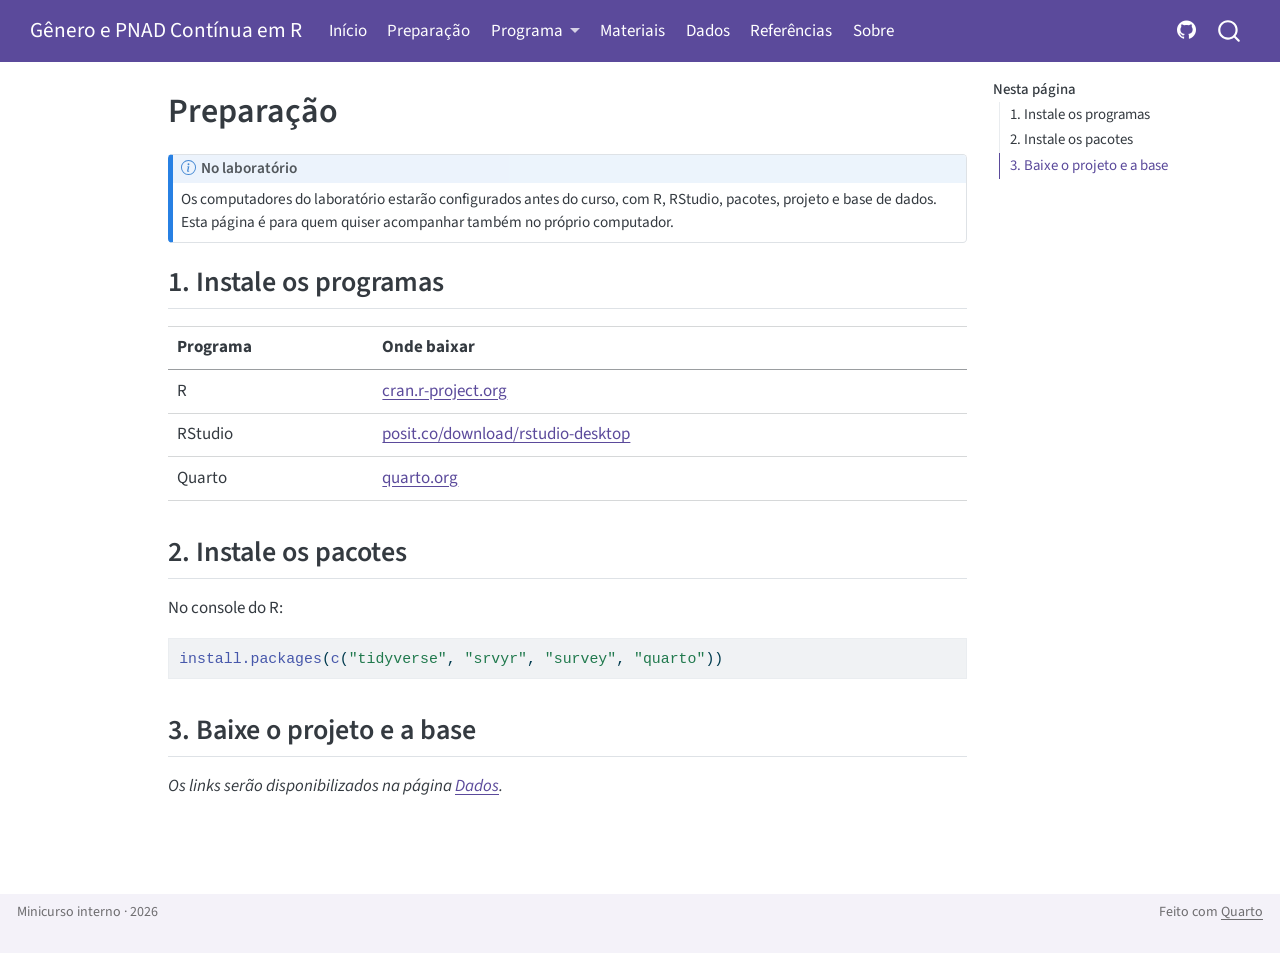
==== preparacao.html @ da79ea9b "Built site for gh-pages" ====
<!DOCTYPE html>
<html xmlns="http://www.w3.org/1999/xhtml" lang="pt" xml:lang="pt"><head>

<meta charset="utf-8">
<meta name="generator" content="quarto-1.10.18">

<meta name="viewport" content="width=device-width, initial-scale=1.0, user-scalable=yes">


<title>Preparação – Gênero e PNAD Contínua em R</title>
<style>
/* Default styles provided by pandoc.
** See https://pandoc.org/MANUAL.html#variables-for-html for config info.
*/
span.smallcaps{font-variant: small-caps;}
div.columns{display: flex; gap: 1.5em;}
div.column{flex: auto;}
@media screen {
div.columns{gap: min(4vw, 1.5em);}
div.column{overflow-x: auto;}
}
div.hanging-indent{margin-left: 1.5em; text-indent: -1.5em;}
ul.task-list{list-style: none;}
ul.task-list li input[type="checkbox"] {
  width: 0.8em;
  margin: 0 0.8em 0.2em -1em; /* quarto-specific, see https://github.com/quarto-dev/quarto-cli/issues/4556 */ 
  vertical-align: middle;
}
/* CSS for syntax highlighting */
html { -webkit-text-size-adjust: 100%; }
pre > code.sourceCode { white-space: pre; position: relative; }
pre > code.sourceCode > span { display: inline-block; line-height: 1.25; }
pre > code.sourceCode > span:empty { height: 1.2em; }
.sourceCode { overflow: visible; }
code.sourceCode > span { color: inherit; text-decoration: inherit; }
div.sourceCode { margin: 1em 0; }
pre.sourceCode { margin: 0; }
@media screen {
div.sourceCode { overflow: auto; }
}
@media print {
pre > code.sourceCode { white-space: pre-wrap; }
pre > code.sourceCode > span { text-indent: -5em; padding-left: 5em; }
}
pre.numberSource code
  { counter-reset: source-line 0; }
pre.numberSource code > span
  { position: relative; left: -4em; counter-increment: source-line; }
pre.numberSource code > span > a:first-child::before
  { content: counter(source-line);
    position: relative; left: -1em; text-align: right; vertical-align: baseline;
    border: none; display: inline-block;
    -webkit-touch-callout: none; -webkit-user-select: none;
    -khtml-user-select: none; -moz-user-select: none;
    -ms-user-select: none; user-select: none;
    padding: 0 4px; width: 4em;
  }
pre.numberSource { margin-left: 3em;  padding-left: 4px; }
div.sourceCode
  {   }
@media screen {
pre > code.sourceCode > span > a:first-child::before { text-decoration: underline; }
}
</style>


<script src="site_libs/quarto-nav/quarto-nav.js"></script>
<script src="site_libs/quarto-nav/headroom.min.js"></script>
<script src="site_libs/clipboard/clipboard.min.js"></script>
<script src="site_libs/quarto-search/autocomplete.umd.js"></script>
<script src="site_libs/quarto-search/fuse.min.js"></script>
<script src="site_libs/quarto-search/quarto-search.js"></script>
<meta name="quarto:offset" content="./">
<script src="site_libs/quarto-html/quarto.js" type="module"></script>
<script src="site_libs/quarto-html/tabsets/tabsets.js" type="module"></script>
<script src="site_libs/quarto-html/popper.min.js"></script>
<script src="site_libs/quarto-html/tippy.umd.min.js"></script>
<script src="site_libs/quarto-html/anchor.min.js"></script>
<link href="site_libs/quarto-html/tippy.css" rel="stylesheet">
<link href="site_libs/quarto-html/quarto-syntax-highlighting-64a204ab8560d761af7679ceaba22944.css" rel="stylesheet" id="quarto-text-highlighting-styles">
<script src="site_libs/bootstrap/bootstrap.min.js"></script>
<link href="site_libs/bootstrap/bootstrap-icons.css" rel="stylesheet">
<link href="site_libs/bootstrap/bootstrap-3ebdaf4cea9aa4f282991ccc1f4b893b.min.css" rel="stylesheet" append-hash="true" id="quarto-bootstrap" data-mode="light">
<script id="quarto-search-options" type="application/json">{
  "location": "navbar",
  "copy-button": false,
  "collapse-after": 3,
  "panel-placement": "end",
  "type": "overlay",
  "limit": 50,
  "keyboard-shortcut": [
    "f",
    "/",
    "s"
  ],
  "show-item-context": false,
  "language": {
    "search-no-results-text": "Nenhum resultado",
    "search-matching-documents-text": "documentos correspondentes",
    "search-copy-link-title": "Copiar link para a busca",
    "search-hide-matches-text": "Esconder correspondências adicionais",
    "search-more-match-text": "mais correspondência neste documento",
    "search-more-matches-text": "mais correspondências neste documento",
    "search-clear-button-title": "Limpar",
    "search-text-placeholder": "",
    "search-detached-cancel-button-title": "Cancelar",
    "search-submit-button-title": "Enviar",
    "search-label": "Procurar"
  }
}</script>
<meta name="robots" content="noindex, nofollow">


<link rel="stylesheet" href="styles.css">
</head>

<body class="nav-fixed quarto-light">

<div id="quarto-search-results"></div>
  <header id="quarto-header" class="headroom fixed-top">
    <nav class="navbar navbar-expand-lg " data-bs-theme="dark">
      <div class="navbar-container container-fluid">
      <div class="navbar-brand-container mx-auto">
    <a class="navbar-brand" href="./index.html">
    <span class="navbar-title">Gênero e PNAD Contínua em R</span>
    </a>
  </div>
            <div id="quarto-search" class="" title="Procurar"></div>
          <button class="navbar-toggler" type="button" data-bs-toggle="collapse" data-bs-target="#navbarCollapse" aria-controls="navbarCollapse" role="menu" aria-expanded="false" aria-label="Alternar de navegação" onclick="if (window.quartoToggleHeadroom) { window.quartoToggleHeadroom(); }">
  <span class="navbar-toggler-icon"></span>
</button>
          <div class="collapse navbar-collapse" id="navbarCollapse">
            <ul class="navbar-nav navbar-nav-scroll me-auto">
  <li class="nav-item">
    <a class="nav-link" href="./index.html"> 
<span class="menu-text">Início</span></a>
  </li>  
  <li class="nav-item">
    <a class="nav-link active" href="./preparacao.html" aria-current="page"> 
<span class="menu-text">Preparação</span></a>
  </li>  
  <li class="nav-item dropdown ">
    <a class="nav-link dropdown-toggle" href="#" id="nav-menu-programa" role="link" data-bs-toggle="dropdown" aria-expanded="false">
 <span class="menu-text">Programa</span>
    </a>
    <ul class="dropdown-menu" aria-labelledby="nav-menu-programa">    
        <li>
    <a class="dropdown-item" href="./dia1.html">
 <span class="dropdown-text">Dia 1: da pergunta aos dados</span></a>
  </li>  
        <li>
    <a class="dropdown-item" href="./dia2.html">
 <span class="dropdown-text">Dia 2: dos dados às conclusões</span></a>
  </li>  
        <li>
    <a class="dropdown-item" href="./relatorio.html">
 <span class="dropdown-text">Relatório final</span></a>
  </li>  
    </ul>
  </li>
  <li class="nav-item">
    <a class="nav-link" href="./materiais.html"> 
<span class="menu-text">Materiais</span></a>
  </li>  
  <li class="nav-item">
    <a class="nav-link" href="./dados.html"> 
<span class="menu-text">Dados</span></a>
  </li>  
  <li class="nav-item">
    <a class="nav-link" href="./referencias.html"> 
<span class="menu-text">Referências</span></a>
  </li>  
  <li class="nav-item">
    <a class="nav-link" href="./about.html"> 
<span class="menu-text">Sobre</span></a>
  </li>  
</ul>
            <ul class="navbar-nav navbar-nav-scroll ms-auto">
  <li class="nav-item compact">
    <a class="nav-link" href="https://github.com/LincolnTSilva/minicurso-genero-pnadc"> <i class="bi bi-github" role="img" aria-label="Repositório no GitHub">
</i> 
<span class="menu-text"></span></a>
  </li>  
</ul>
          </div> <!-- /navcollapse -->
            <div class="quarto-navbar-tools">
</div>
      </div> <!-- /container-fluid -->
    </nav>
</header>
<!-- content -->
<div id="quarto-content" class="quarto-container page-columns page-rows-contents page-layout-article page-navbar">
<!-- sidebar -->
<!-- margin-sidebar -->
    <div id="quarto-margin-sidebar" class="sidebar margin-sidebar">
        <nav id="TOC" role="doc-toc" class="toc-active">
    <h2 id="toc-title">Nesta página</h2>
   
  <ul>
  <li><a href="#instale-os-programas" id="toc-instale-os-programas" class="nav-link active" data-scroll-target="#instale-os-programas">1. Instale os programas</a></li>
  <li><a href="#instale-os-pacotes" id="toc-instale-os-pacotes" class="nav-link" data-scroll-target="#instale-os-pacotes">2. Instale os pacotes</a></li>
  <li><a href="#baixe-o-projeto-e-a-base" id="toc-baixe-o-projeto-e-a-base" class="nav-link" data-scroll-target="#baixe-o-projeto-e-a-base">3. Baixe o projeto e a base</a></li>
  </ul>
</nav>
    </div>
<!-- main -->
<main class="content" id="quarto-document-content">

<header id="title-block-header" class="quarto-title-block default">
<div class="quarto-title">
<h1 class="title">Preparação</h1>
</div>



<div class="quarto-title-meta">

    
  
    
  </div>
  


</header>


<div class="callout callout-style-default callout-note callout-titled">
<div class="callout-header d-flex align-content-center">
<div class="callout-icon-container">
<i class="callout-icon"></i>
</div>
<div class="callout-title-container flex-fill">
<span class="screen-reader-only">Nota</span>No laboratório
</div>
</div>
<div class="callout-body-container callout-body">
<p>Os computadores do laboratório estarão configurados antes do curso, com R, RStudio, pacotes, projeto e base de dados. Esta página é para quem quiser acompanhar também no próprio computador.</p>
</div>
</div>
<section id="instale-os-programas" class="level2">
<h2 class="anchored" data-anchor-id="instale-os-programas">1. Instale os programas</h2>
<table class="caption-top table">
<thead>
<tr class="header">
<th>Programa</th>
<th>Onde baixar</th>
</tr>
</thead>
<tbody>
<tr class="odd">
<td>R</td>
<td><a href="https://cran.r-project.org">cran.r-project.org</a></td>
</tr>
<tr class="even">
<td>RStudio</td>
<td><a href="https://posit.co/download/rstudio-desktop/">posit.co/download/rstudio-desktop</a></td>
</tr>
<tr class="odd">
<td>Quarto</td>
<td><a href="https://quarto.org/docs/get-started/">quarto.org</a></td>
</tr>
</tbody>
</table>
</section>
<section id="instale-os-pacotes" class="level2">
<h2 class="anchored" data-anchor-id="instale-os-pacotes">2. Instale os pacotes</h2>
<p>No console do R:</p>
<div class="code-copy-outer-scaffold"><div class="sourceCode" id="cb1"><pre class="sourceCode r code-with-copy"><code class="sourceCode r"><span id="cb1-1"><a href="#cb1-1" aria-hidden="true" tabindex="-1"></a><span class="fu">install.packages</span>(<span class="fu">c</span>(<span class="st">"tidyverse"</span>, <span class="st">"srvyr"</span>, <span class="st">"survey"</span>, <span class="st">"quarto"</span>))</span></code></pre></div><button title="Copiar para a área de transferência" class="code-copy-button"><i class="bi"></i></button></div>
</section>
<section id="baixe-o-projeto-e-a-base" class="level2">
<h2 class="anchored" data-anchor-id="baixe-o-projeto-e-a-base">3. Baixe o projeto e a base</h2>
<p><em>Os links serão disponibilizados na página <a href="./dados.html">Dados</a>.</em></p>


</section>

<a onclick="window.scrollTo(0, 0); return false;" role="button" id="quarto-back-to-top"><i class="bi bi-arrow-up"></i> De volta ao topo</a></main> <!-- /main -->
<script id="quarto-html-after-body" type="application/javascript">
  window.document.addEventListener("DOMContentLoaded", function (event) {
    const icon = "";
    const anchorJS = new window.AnchorJS();
    anchorJS.options = {
      placement: 'right',
      icon: icon
    };
    anchorJS.add('.anchored');
    const isCodeAnnotation = (el) => {
      for (const clz of el.classList) {
        if (clz.startsWith('code-annotation-')) {                     
          return true;
        }
      }
      return false;
    }
    const onCopySuccess = function(e) {
      // button target
      const button = e.trigger;
      // don't keep focus
      button.blur();
      // flash "checked"
      button.classList.add('code-copy-button-checked');
      var currentTitle = button.getAttribute("title");
      button.setAttribute("title", "Copiada");
      let tooltip;
      if (window.bootstrap) {
        button.setAttribute("data-bs-toggle", "tooltip");
        button.setAttribute("data-bs-placement", "left");
        button.setAttribute("data-bs-title", "Copiada");
        tooltip = new bootstrap.Tooltip(button, 
          { trigger: "manual", 
            customClass: "code-copy-button-tooltip",
            offset: [0, -8]});
        tooltip.show();    
      }
      setTimeout(function() {
        if (tooltip) {
          tooltip.hide();
          button.removeAttribute("data-bs-title");
          button.removeAttribute("data-bs-toggle");
          button.removeAttribute("data-bs-placement");
        }
        button.setAttribute("title", currentTitle);
        button.classList.remove('code-copy-button-checked');
      }, 1000);
      // clear code selection
      e.clearSelection();
    }
    const getTextToCopy = function(trigger) {
      const outerScaffold = trigger.parentElement.cloneNode(true);
      const codeEl = outerScaffold.querySelector('code');
      for (const childEl of codeEl.children) {
        if (isCodeAnnotation(childEl)) {
          childEl.remove();
        }
      }
      return codeEl.innerText;
    }
    const clipboard = new window.ClipboardJS('.code-copy-button:not([data-in-quarto-modal])', {
      text: getTextToCopy
    });
    clipboard.on('success', onCopySuccess);
    if (window.document.getElementById('quarto-embedded-source-code-modal')) {
      const clipboardModal = new window.ClipboardJS('.code-copy-button[data-in-quarto-modal]', {
        text: getTextToCopy,
        container: window.document.getElementById('quarto-embedded-source-code-modal')
      });
      clipboardModal.on('success', onCopySuccess);
    }
      var localhostRegex = new RegExp(/^(?:http|https):\/\/localhost\:?[0-9]*\//);
      var mailtoRegex = new RegExp(/^mailto:/);
        var filterRegex = new RegExp("https:\/\/lincolntsilva\.github\.io\/minicurso-genero-pnadc\/");
      var isInternal = (href) => {
          return filterRegex.test(href) || localhostRegex.test(href) || mailtoRegex.test(href);
      }
      // Inspect non-navigation links and adorn them if external
     var links = window.document.querySelectorAll('a[href]:not(.nav-link):not(.navbar-brand):not(.toc-action):not(.sidebar-link):not(.sidebar-item-toggle):not(.pagination-link):not(.no-external):not([aria-hidden]):not(.dropdown-item):not(.quarto-navigation-tool):not(.about-link)');
      for (var i=0; i<links.length; i++) {
        const link = links[i];
        if (!isInternal(link.href)) {
          // undo the damage that might have been done by quarto-nav.js in the case of
          // links that we want to consider external
          if (link.dataset.originalHref !== undefined) {
            link.href = link.dataset.originalHref;
          }
        }
      }
    function tippyHover(el, contentFn, onTriggerFn, onUntriggerFn) {
      const config = {
        allowHTML: true,
        maxWidth: 500,
        delay: 100,
        arrow: false,
        appendTo: function(el) {
            return el.parentElement;
        },
        interactive: true,
        interactiveBorder: 10,
        theme: 'quarto',
        placement: 'bottom-start',
      };
      if (contentFn) {
        config.content = contentFn;
      }
      if (onTriggerFn) {
        config.onTrigger = onTriggerFn;
      }
      if (onUntriggerFn) {
        config.onUntrigger = onUntriggerFn;
      }
      window.tippy(el, config); 
    }
    const noterefs = window.document.querySelectorAll('a[role="doc-noteref"]');
    for (var i=0; i<noterefs.length; i++) {
      const ref = noterefs[i];
      tippyHover(ref, function() {
        // use id or data attribute instead here
        let href = ref.getAttribute('data-footnote-href') || ref.getAttribute('href');
        try { href = new URL(href).hash; } catch {}
        const id = href.replace(/^#\/?/, "");
        const note = window.document.getElementById(id);
        if (note) {
          return note.innerHTML;
        } else {
          return "";
        }
      });
    }
    const xrefs = window.document.querySelectorAll('a.quarto-xref');
    const processXRef = (id, note) => {
      // Strip column container classes
      const stripColumnClz = (el) => {
        el.classList.remove("page-full", "page-columns");
        if (el.children) {
          for (const child of el.children) {
            stripColumnClz(child);
          }
        }
      }
      stripColumnClz(note)
      if (id === null || id.startsWith('sec-')) {
        // Special case sections, only their first couple elements
        const container = document.createElement("div");
        if (note.children && note.children.length > 2) {
          container.appendChild(note.children[0].cloneNode(true));
          for (let i = 1; i < note.children.length; i++) {
            const child = note.children[i];
            if (child.tagName === "P" && child.innerText === "") {
              continue;
            } else {
              container.appendChild(child.cloneNode(true));
              break;
            }
          }
          if (window.Quarto?.typesetMath) {
            window.Quarto.typesetMath(container);
          }
          return container.innerHTML
        } else {
          if (window.Quarto?.typesetMath) {
            window.Quarto.typesetMath(note);
          }
          return note.innerHTML;
        }
      } else {
        // Remove any anchor links if they are present
        const anchorLink = note.querySelector('a.anchorjs-link');
        if (anchorLink) {
          anchorLink.remove();
        }
        if (window.Quarto?.typesetMath) {
          window.Quarto.typesetMath(note);
        }
        if (note.classList.contains("callout")) {
          return note.outerHTML;
        } else {
          return note.innerHTML;
        }
      }
    }
    for (var i=0; i<xrefs.length; i++) {
      const xref = xrefs[i];
      tippyHover(xref, undefined, function(instance) {
        instance.disable();
        let url = xref.getAttribute('href');
        let hash = undefined; 
        if (url.startsWith('#')) {
          hash = url;
        } else {
          try { hash = new URL(url).hash; } catch {}
        }
        if (hash) {
          const id = hash.replace(/^#\/?/, "");
          const note = window.document.getElementById(id);
          if (note !== null) {
            try {
              const html = processXRef(id, note.cloneNode(true));
              instance.setContent(html);
            } finally {
              instance.enable();
              instance.show();
            }
          } else {
            // See if we can fetch this
            fetch(url.split('#')[0])
            .then(res => res.text())
            .then(html => {
              const parser = new DOMParser();
              const htmlDoc = parser.parseFromString(html, "text/html");
              const note = htmlDoc.getElementById(id);
              if (note !== null) {
                const html = processXRef(id, note);
                instance.setContent(html);
              } 
            }).finally(() => {
              instance.enable();
              instance.show();
            });
          }
        } else {
          // See if we can fetch a full url (with no hash to target)
          // This is a special case and we should probably do some content thinning / targeting
          fetch(url)
          .then(res => res.text())
          .then(html => {
            const parser = new DOMParser();
            const htmlDoc = parser.parseFromString(html, "text/html");
            const note = htmlDoc.querySelector('main.content');
            if (note !== null) {
              // This should only happen for chapter cross references
              // (since there is no id in the URL)
              // remove the first header
              if (note.children.length > 0 && note.children[0].tagName === "HEADER") {
                note.children[0].remove();
              }
              const html = processXRef(null, note);
              instance.setContent(html);
            } 
          }).finally(() => {
            instance.enable();
            instance.show();
          });
        }
      }, function(instance) {
      });
    }
        let selectedAnnoteEl;
        const selectorForAnnotation = ( cell, annotation) => {
          let cellAttr = 'data-code-cell="' + cell + '"';
          let lineAttr = 'data-code-annotation="' +  annotation + '"';
          const selector = 'span[' + cellAttr + '][' + lineAttr + ']';
          return selector;
        }
        const selectCodeLines = (annoteEl) => {
          const doc = window.document;
          const targetCell = annoteEl.getAttribute("data-target-cell");
          const targetAnnotation = annoteEl.getAttribute("data-target-annotation");
          const annoteSpan = window.document.querySelector(selectorForAnnotation(targetCell, targetAnnotation));
          const lines = annoteSpan.getAttribute("data-code-lines").split(",");
          const lineIds = lines.map((line) => {
            return targetCell + "-" + line;
          })
          let top = null;
          let height = null;
          let parent = null;
          if (lineIds.length > 0) {
              //compute the position of the single el (top and bottom and make a div)
              const el = window.document.getElementById(lineIds[0]);
              top = el.offsetTop;
              height = el.offsetHeight;
              parent = el.parentElement.parentElement;
            if (lineIds.length > 1) {
              const lastEl = window.document.getElementById(lineIds[lineIds.length - 1]);
              const bottom = lastEl.offsetTop + lastEl.offsetHeight;
              height = bottom - top;
            }
            if (top !== null && height !== null && parent !== null) {
              // cook up a div (if necessary) and position it 
              let div = window.document.getElementById("code-annotation-line-highlight");
              if (div === null) {
                div = window.document.createElement("div");
                div.setAttribute("id", "code-annotation-line-highlight");
                div.style.position = 'absolute';
                parent.appendChild(div);
              }
              div.style.top = top - 2 + "px";
              div.style.height = height + 4 + "px";
              div.style.left = 0;
              let gutterDiv = window.document.getElementById("code-annotation-line-highlight-gutter");
              if (gutterDiv === null) {
                gutterDiv = window.document.createElement("div");
                gutterDiv.setAttribute("id", "code-annotation-line-highlight-gutter");
                gutterDiv.style.position = 'absolute';
                const codeCell = window.document.getElementById(targetCell);
                const gutter = codeCell.querySelector('.code-annotation-gutter');
                gutter.appendChild(gutterDiv);
              }
              gutterDiv.style.top = top - 2 + "px";
              gutterDiv.style.height = height + 4 + "px";
            }
            selectedAnnoteEl = annoteEl;
          }
        };
        const unselectCodeLines = () => {
          const elementsIds = ["code-annotation-line-highlight", "code-annotation-line-highlight-gutter"];
          elementsIds.forEach((elId) => {
            const div = window.document.getElementById(elId);
            if (div) {
              div.remove();
            }
          });
          selectedAnnoteEl = undefined;
        };
          // Handle positioning of the toggle
      window.addEventListener(
        "resize",
        throttle(() => {
          elRect = undefined;
          if (selectedAnnoteEl) {
            selectCodeLines(selectedAnnoteEl);
          }
        }, 10)
      );
      function throttle(fn, ms) {
      let throttle = false;
      let timer;
        return (...args) => {
          if(!throttle) { // first call gets through
              fn.apply(this, args);
              throttle = true;
          } else { // all the others get throttled
              if(timer) clearTimeout(timer); // cancel #2
              timer = setTimeout(() => {
                fn.apply(this, args);
                timer = throttle = false;
              }, ms);
          }
        };
      }
        // Attach click handler to the DT
        const annoteDls = window.document.querySelectorAll('dt[data-target-cell]');
        for (const annoteDlNode of annoteDls) {
          annoteDlNode.addEventListener('click', (event) => {
            const clickedEl = event.target;
            if (clickedEl !== selectedAnnoteEl) {
              unselectCodeLines();
              const activeEl = window.document.querySelector('dt[data-target-cell].code-annotation-active');
              if (activeEl) {
                activeEl.classList.remove('code-annotation-active');
              }
              selectCodeLines(clickedEl);
              clickedEl.classList.add('code-annotation-active');
            } else {
              // Unselect the line
              unselectCodeLines();
              clickedEl.classList.remove('code-annotation-active');
            }
          });
        }
    const findCites = (el) => {
      const parentEl = el.parentElement;
      if (parentEl) {
        const cites = parentEl.dataset.cites;
        if (cites) {
          return {
            el,
            cites: cites.split(' ')
          };
        } else {
          return findCites(el.parentElement)
        }
      } else {
        return undefined;
      }
    };
    var bibliorefs = window.document.querySelectorAll('a[role="doc-biblioref"]');
    for (var i=0; i<bibliorefs.length; i++) {
      const ref = bibliorefs[i];
      const citeInfo = findCites(ref);
      if (citeInfo) {
        tippyHover(citeInfo.el, function() {
          var popup = window.document.createElement('div');
          citeInfo.cites.forEach(function(cite) {
            var citeDiv = window.document.createElement('div');
            citeDiv.classList.add('hanging-indent');
            citeDiv.classList.add('csl-entry');
            var biblioDiv = window.document.getElementById('ref-' + cite);
            if (biblioDiv) {
              citeDiv.innerHTML = biblioDiv.innerHTML;
            }
            popup.appendChild(citeDiv);
          });
          return popup.innerHTML;
        });
      }
    }
  });
  </script>
</div> <!-- /content -->
<footer class="footer">
  <div class="nav-footer">
    <div class="nav-footer-left">
<p>Minicurso interno · 2026</p>
</div>   
    <div class="nav-footer-center">
      &nbsp;
    </div>
    <div class="nav-footer-right">
<p>Feito com <a href="https://quarto.org">Quarto</a></p>
</div>
  </div>
</footer>




</body></html>
---- site_libs/quarto-html/tippy.css ----
.tippy-box[data-animation=fade][data-state=hidden]{opacity:0}[data-tippy-root]{max-width:calc(100vw - 10px)}.tippy-box{position:relative;background-color:#333;color:#fff;border-radius:4px;font-size:14px;line-height:1.4;white-space:normal;outline:0;transition-property:transform,visibility,opacity}.tippy-box[data-placement^=top]>.tippy-arrow{bottom:0}.tippy-box[data-placement^=top]>.tippy-arrow:before{bottom:-7px;left:0;border-width:8px 8px 0;border-top-color:initial;transform-origin:center top}.tippy-box[data-placement^=bottom]>.tippy-arrow{top:0}.tippy-box[data-placement^=bottom]>.tippy-arrow:before{top:-7px;left:0;border-width:0 8px 8px;border-bottom-color:initial;transform-origin:center bottom}.tippy-box[data-placement^=left]>.tippy-arrow{right:0}.tippy-box[data-placement^=left]>.tippy-arrow:before{border-width:8px 0 8px 8px;border-left-color:initial;right:-7px;transform-origin:center left}.tippy-box[data-placement^=right]>.tippy-arrow{left:0}.tippy-box[data-placement^=right]>.tippy-arrow:before{left:-7px;border-width:8px 8px 8px 0;border-right-color:initial;transform-origin:center right}.tippy-box[data-inertia][data-state=visible]{transition-timing-function:cubic-bezier(.54,1.5,.38,1.11)}.tippy-arrow{width:16px;height:16px;color:#333}.tippy-arrow:before{content:"";position:absolute;border-color:transparent;border-style:solid}.tippy-content{position:relative;padding:5px 9px;z-index:1}
---- site_libs/quarto-html/quarto-syntax-highlighting-64a204ab8560d761af7679ceaba22944.css ----
/* quarto syntax highlight colors */
:root {
  --quarto-hl-ot-color: #003B4F;
  --quarto-hl-at-color: #657422;
  --quarto-hl-ss-color: #20794D;
  --quarto-hl-an-color: #5E5E5E;
  --quarto-hl-fu-color: #4758AB;
  --quarto-hl-st-color: #20794D;
  --quarto-hl-cf-color: #003B4F;
  --quarto-hl-op-color: #5E5E5E;
  --quarto-hl-er-color: #AD0000;
  --quarto-hl-bn-color: #AD0000;
  --quarto-hl-al-color: #AD0000;
  --quarto-hl-va-color: #111111;
  --quarto-hl-bu-color: inherit;
  --quarto-hl-ex-color: inherit;
  --quarto-hl-pp-color: #AD0000;
  --quarto-hl-in-color: #5E5E5E;
  --quarto-hl-vs-color: #20794D;
  --quarto-hl-wa-color: #5E5E5E;
  --quarto-hl-do-color: #5E5E5E;
  --quarto-hl-im-color: #00769E;
  --quarto-hl-ch-color: #20794D;
  --quarto-hl-dt-color: #AD0000;
  --quarto-hl-fl-color: #AD0000;
  --quarto-hl-co-color: #5E5E5E;
  --quarto-hl-cv-color: #5E5E5E;
  --quarto-hl-cn-color: #8f5902;
  --quarto-hl-sc-color: #5E5E5E;
  --quarto-hl-dv-color: #AD0000;
  --quarto-hl-kw-color: #003B4F;
}

/* other quarto variables */
:root {
  --quarto-font-monospace: SFMono-Regular, Menlo, Monaco, Consolas, "Liberation Mono", "Courier New", monospace;
}

/* syntax highlight based on Pandoc's rules */
pre > code.sourceCode > span {
  color: #003B4F;
}

code.sourceCode > span {
  color: #003B4F;
}

div.sourceCode,
div.sourceCode pre.sourceCode {
  color: #003B4F;
}

/* Normal */
code span {
  color: #003B4F;
}

/* Alert */
code span.al {
  color: #AD0000;
  font-style: inherit;
}

/* Annotation */
code span.an {
  color: #5E5E5E;
  font-style: inherit;
}

/* Attribute */
code span.at {
  color: #657422;
  font-style: inherit;
}

/* BaseN */
code span.bn {
  color: #AD0000;
  font-style: inherit;
}

/* BuiltIn */
code span.bu {
  font-style: inherit;
}

/* ControlFlow */
code span.cf {
  color: #003B4F;
  font-weight: bold;
  font-style: inherit;
}

/* Char */
code span.ch {
  color: #20794D;
  font-style: inherit;
}

/* Constant */
code span.cn {
  color: #8f5902;
  font-style: inherit;
}

/* Comment */
code span.co {
  color: #5E5E5E;
  font-style: inherit;
}

/* CommentVar */
code span.cv {
  color: #5E5E5E;
  font-style: italic;
}

/* Documentation */
code span.do {
  color: #5E5E5E;
  font-style: italic;
}

/* DataType */
code span.dt {
  color: #AD0000;
  font-style: inherit;
}

/* DecVal */
code span.dv {
  color: #AD0000;
  font-style: inherit;
}

/* Error */
code span.er {
  color: #AD0000;
  font-style: inherit;
}

/* Extension */
code span.ex {
  font-style: inherit;
}

/* Float */
code span.fl {
  color: #AD0000;
  font-style: inherit;
}

/* Function */
code span.fu {
  color: #4758AB;
  font-style: inherit;
}

/* Import */
code span.im {
  color: #00769E;
  font-style: inherit;
}

/* Information */
code span.in {
  color: #5E5E5E;
  font-style: inherit;
}

/* Keyword */
code span.kw {
  color: #003B4F;
  font-weight: bold;
  font-style: inherit;
}

/* Operator */
code span.op {
  color: #5E5E5E;
  font-style: inherit;
}

/* Other */
code span.ot {
  color: #003B4F;
  font-style: inherit;
}

/* Preprocessor */
code span.pp {
  color: #AD0000;
  font-style: inherit;
}

/* SpecialChar */
code span.sc {
  color: #5E5E5E;
  font-style: inherit;
}

/* SpecialString */
code span.ss {
  color: #20794D;
  font-style: inherit;
}

/* String */
code span.st {
  color: #20794D;
  font-style: inherit;
}

/* Variable */
code span.va {
  color: #111111;
  font-style: inherit;
}

/* VerbatimString */
code span.vs {
  color: #20794D;
  font-style: inherit;
}

/* Warning */
code span.wa {
  color: #5E5E5E;
  font-style: italic;
}

.prevent-inlining {
  content: "</";
}

/*# sourceMappingURL=9d8d5bb603a83b8298b89080a598c93b.css.map */
---- styles.css ----
/* css styles */
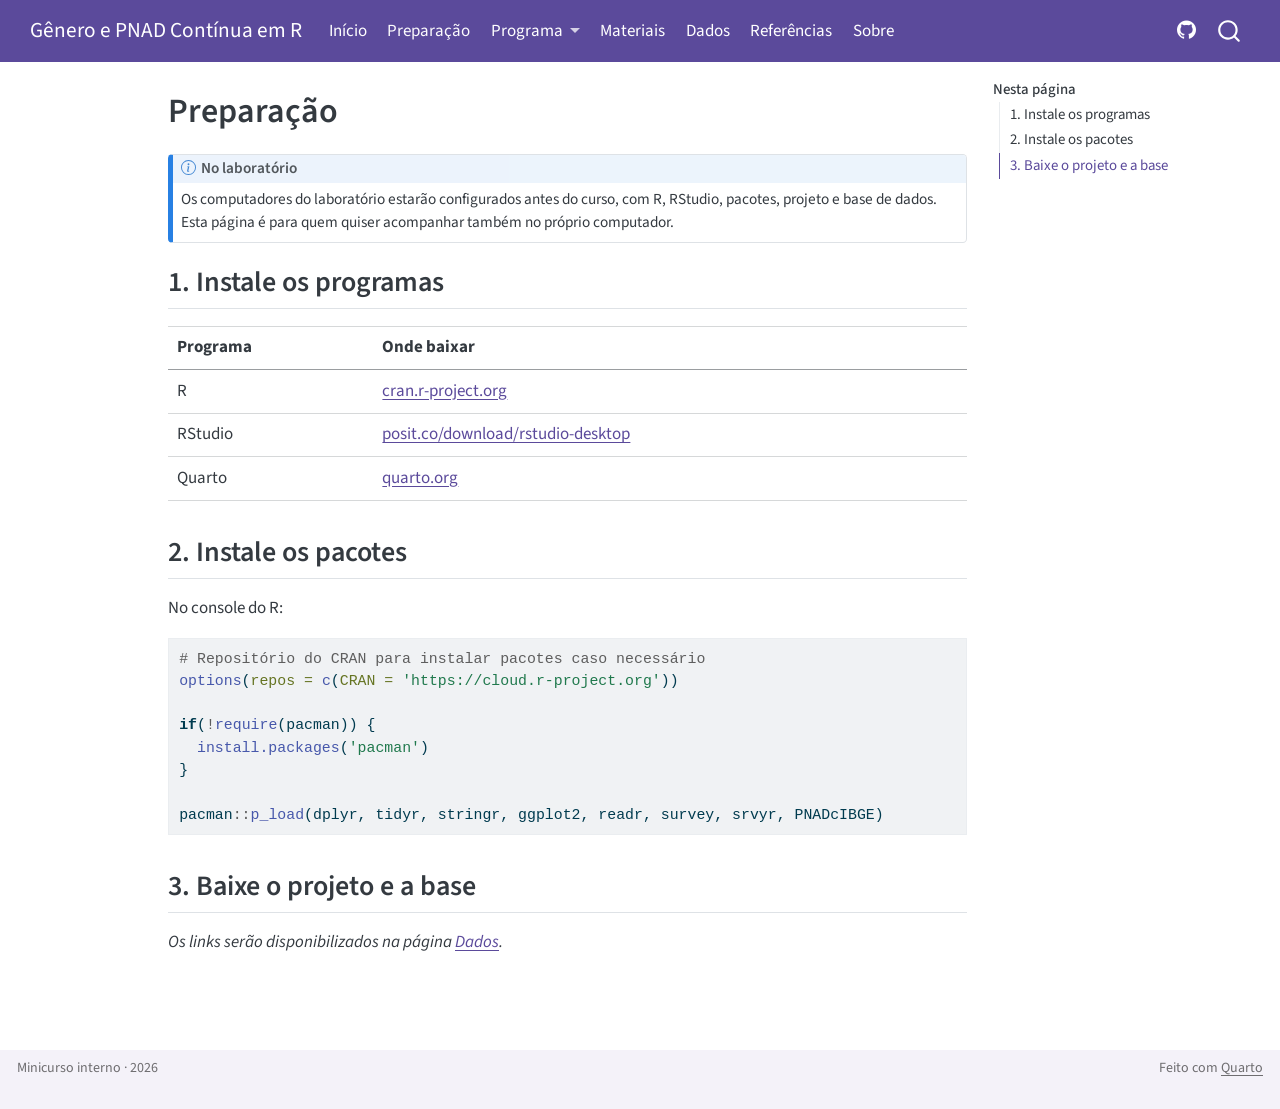
==== commit dcab38d8: "Built site for gh-pages" ====
--- a/preparacao.html
+++ b/preparacao.html
@@ -266,7 +266,14 @@
 <section id="instale-os-pacotes" class="level2">
 <h2 class="anchored" data-anchor-id="instale-os-pacotes">2. Instale os pacotes</h2>
 <p>No console do R:</p>
-<div class="code-copy-outer-scaffold"><div class="sourceCode" id="cb1"><pre class="sourceCode r code-with-copy"><code class="sourceCode r"><span id="cb1-1"><a href="#cb1-1" aria-hidden="true" tabindex="-1"></a><span class="fu">install.packages</span>(<span class="fu">c</span>(<span class="st">"tidyverse"</span>, <span class="st">"srvyr"</span>, <span class="st">"survey"</span>, <span class="st">"quarto"</span>))</span></code></pre></div><button title="Copiar para a área de transferência" class="code-copy-button"><i class="bi"></i></button></div>
+<div class="code-copy-outer-scaffold"><div class="sourceCode" id="cb1"><pre class="sourceCode r code-with-copy"><code class="sourceCode r"><span id="cb1-1"><a href="#cb1-1" aria-hidden="true" tabindex="-1"></a><span class="co"># Repositório do CRAN para instalar pacotes caso necessário</span></span>
+<span id="cb1-2"><a href="#cb1-2" aria-hidden="true" tabindex="-1"></a><span class="fu">options</span>(<span class="at">repos =</span> <span class="fu">c</span>(<span class="at">CRAN =</span> <span class="st">'https://cloud.r-project.org'</span>))</span>
+<span id="cb1-3"><a href="#cb1-3" aria-hidden="true" tabindex="-1"></a></span>
+<span id="cb1-4"><a href="#cb1-4" aria-hidden="true" tabindex="-1"></a><span class="cf">if</span>(<span class="sc">!</span><span class="fu">require</span>(pacman)) {</span>
+<span id="cb1-5"><a href="#cb1-5" aria-hidden="true" tabindex="-1"></a>  <span class="fu">install.packages</span>(<span class="st">'pacman'</span>)</span>
+<span id="cb1-6"><a href="#cb1-6" aria-hidden="true" tabindex="-1"></a>}</span>
+<span id="cb1-7"><a href="#cb1-7" aria-hidden="true" tabindex="-1"></a></span>
+<span id="cb1-8"><a href="#cb1-8" aria-hidden="true" tabindex="-1"></a>pacman<span class="sc">::</span><span class="fu">p_load</span>(dplyr, tidyr, stringr, ggplot2, readr, survey, srvyr, PNADcIBGE)</span></code></pre></div><button title="Copiar para a área de transferência" class="code-copy-button"><i class="bi"></i></button></div>
 </section>
 <section id="baixe-o-projeto-e-a-base" class="level2">
 <h2 class="anchored" data-anchor-id="baixe-o-projeto-e-a-base">3. Baixe o projeto e a base</h2>
